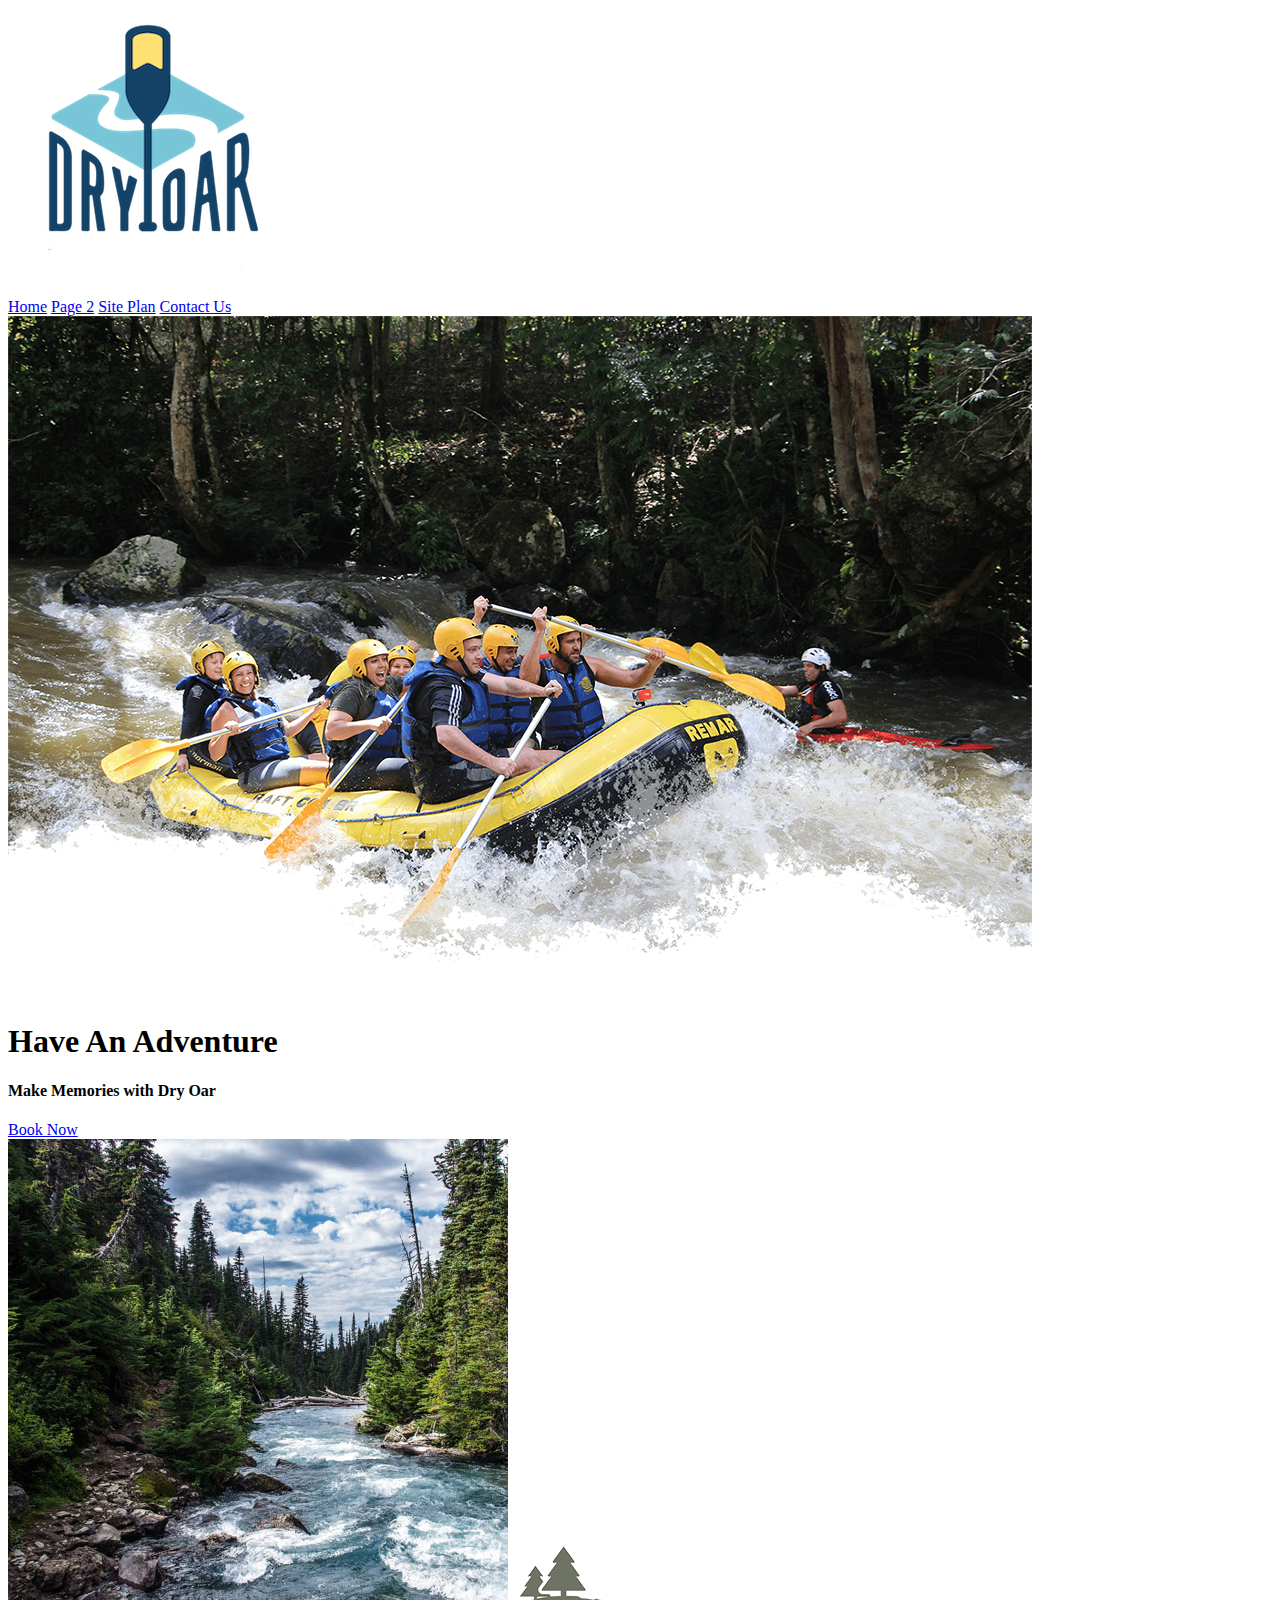
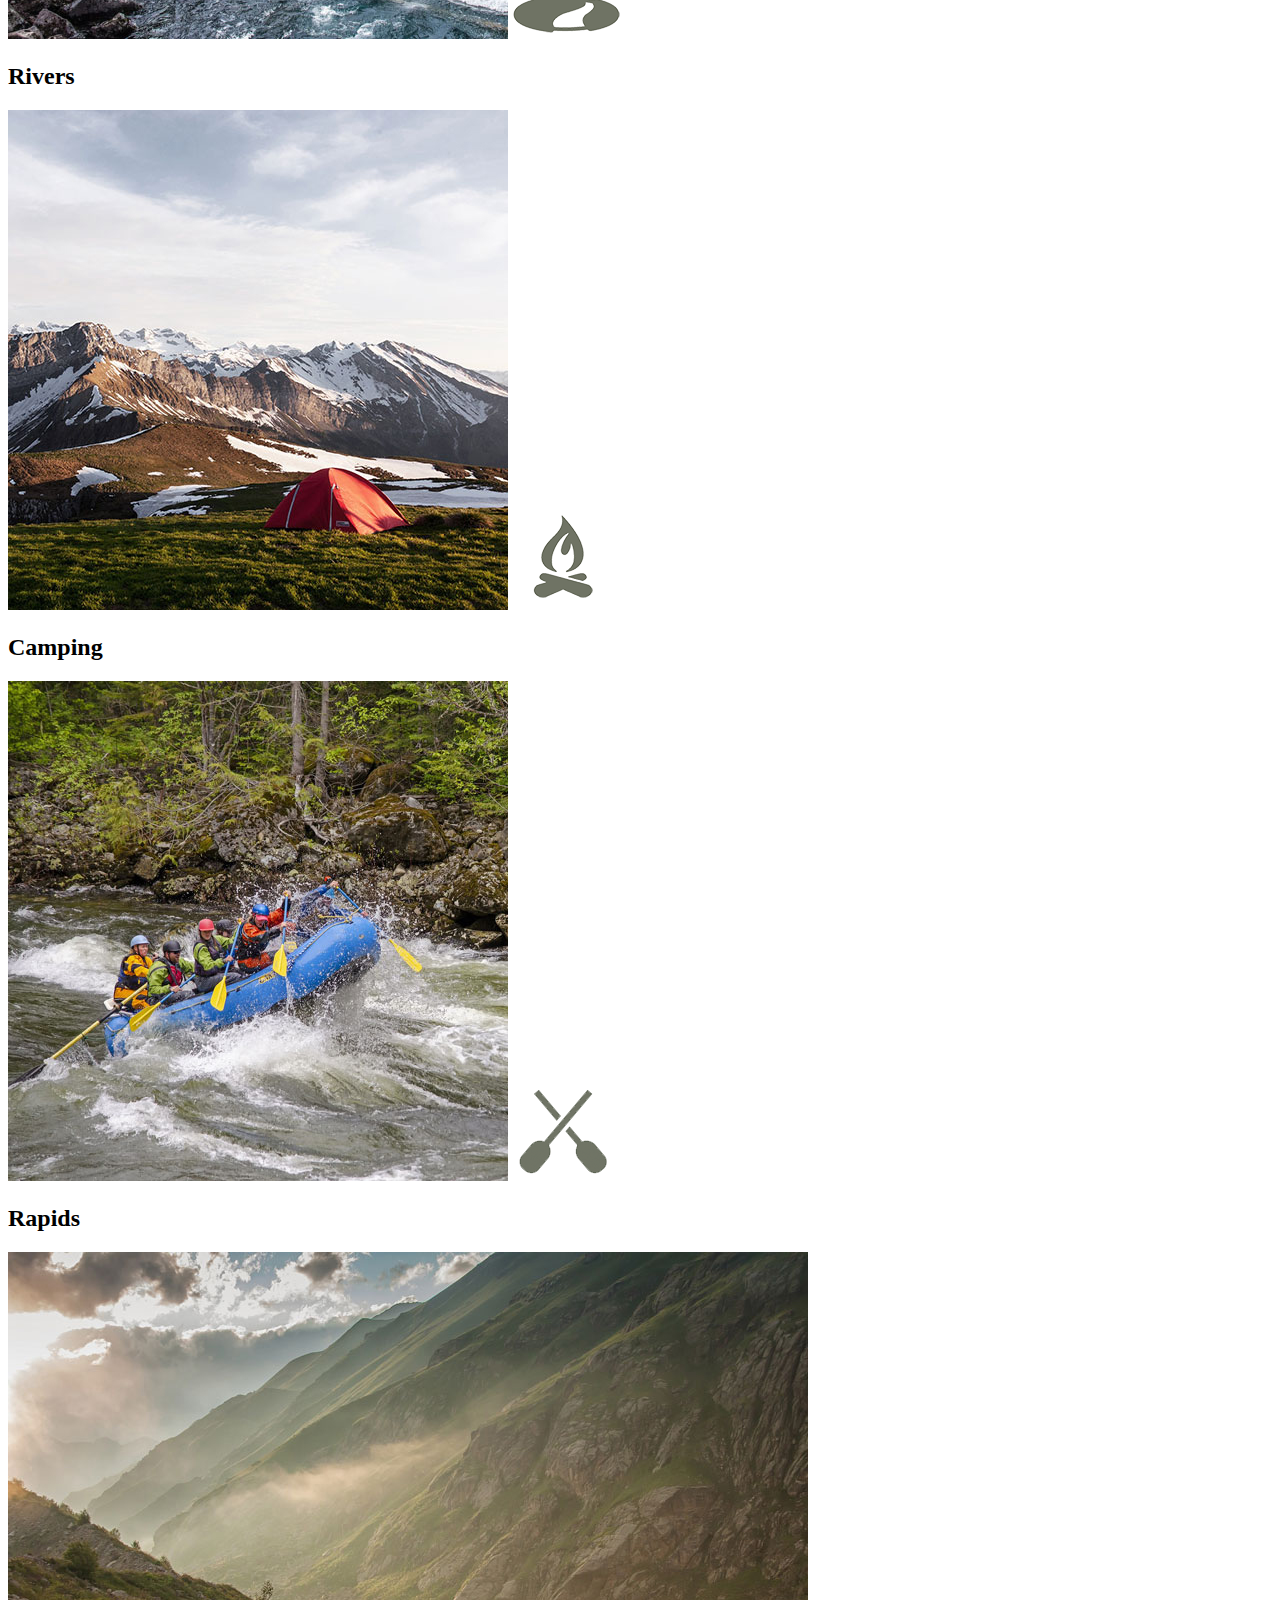
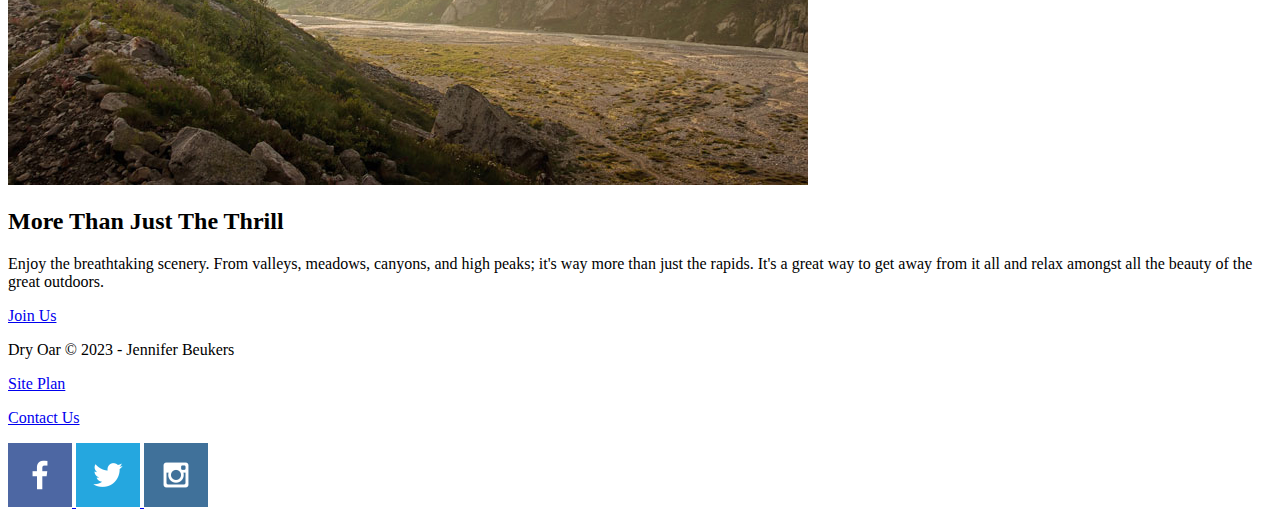
==== wwr/index.html @ 44c8cb3a "Dry Oar Website" ====
<!DOCTYPE html>
<html lang="en">
<head>
    <meta charset="UTF-8">
    <meta http-equiv="X-UA-Compatible" content="IE=edge">
    <meta name="viewport" content="width=device-width, initial-scale=1.0">
    <title>Dry Oar Whitewater Rafting Adventures</title>
</head>
<body>
    <header>
        <a id="logo_link" href="index.html">
            <img class="logo" src="images/logo.png" alt="Dry Oar Logo">
        </a>
        <nav>
            <a href="index.html">Home</a>
            <a href="#">Page 2</a>
            <a href="site-plan-rafting.html">Site Plan</a>
            <a href="contactus.html">Contact Us</a>
        </nav>
    </header>
    <div id="hero">
        <div id="hero-box">
            <img id="hero-img" src="images/hero.png" alt="People enjoying white water rafting">
        </div>
        <section id="hero-msg">
            <h1 class="home-title">Have An Adventure</h1>
            <h4>Make Memories with Dry Oar </h4>
            <div class='button-box'>
                <a class='book' href="contactus.html">Book Now</a>
            </div>
        </section>
    </div>
<main class="home-grid">
    <section class="rivers-card">
        <img class="card-img" src="images/rivers.jpg" alt="river in forest">
        <img class="icon" src="images/river_icon.png" alt="river icon">
        <h2>Rivers</h2>
    </section>
    <section class="camping-card">
        <img class="card-img" src="images/camping.jpg" alt="tent in mountains">
        <img class="icon" src="images/fire_icon.png" alt="fire icon">
        <h2>Camping</h2>
    </section>
    <section class="rapids-card">
        <img class="card-img" src="images/rapids.jpg" alt="rafting boat">
        <img class="icon" src="images/oars.png" alt="oars icon">
        <h2>Rapids</h2>
    </section>
    <img class="mountains" src="images/mountains.jpg" alt="Misty mountains">
    <section class="msg">
        <h2>More Than Just The Thrill</h2>
        <p>Enjoy the breathtaking scenery. From valleys, meadows, canyons, and high peaks; it's way more than just the rapids. It's a great way to get away from it all and relax amongst all the beauty of the great outdoors. </p>
        <a class='join' href="rivers.html">Join Us</a>
    </section>
</main>
<footer>
    <p>Dry Oar &copy; 2023 - Jennifer Beukers</p>
    <p><a href="site-plan-rafting.html">Site Plan</a></p>
    <p><a href="contactus.html">Contact Us</a></p>
    <div class="social">
        <a href="https://facebook.com">
            <img src="images/facebook.png" alt="fb icon">
        </a>
        <a href="https://twitter.com">
            <img src="images/twitter.png" alt="twitter icon">
        </a>
        <a href="https://instagram.com">
            <img src="images/instagram.png" alt="instagram icon">
        </a>
    </div>
</footer>
</body>
</html>
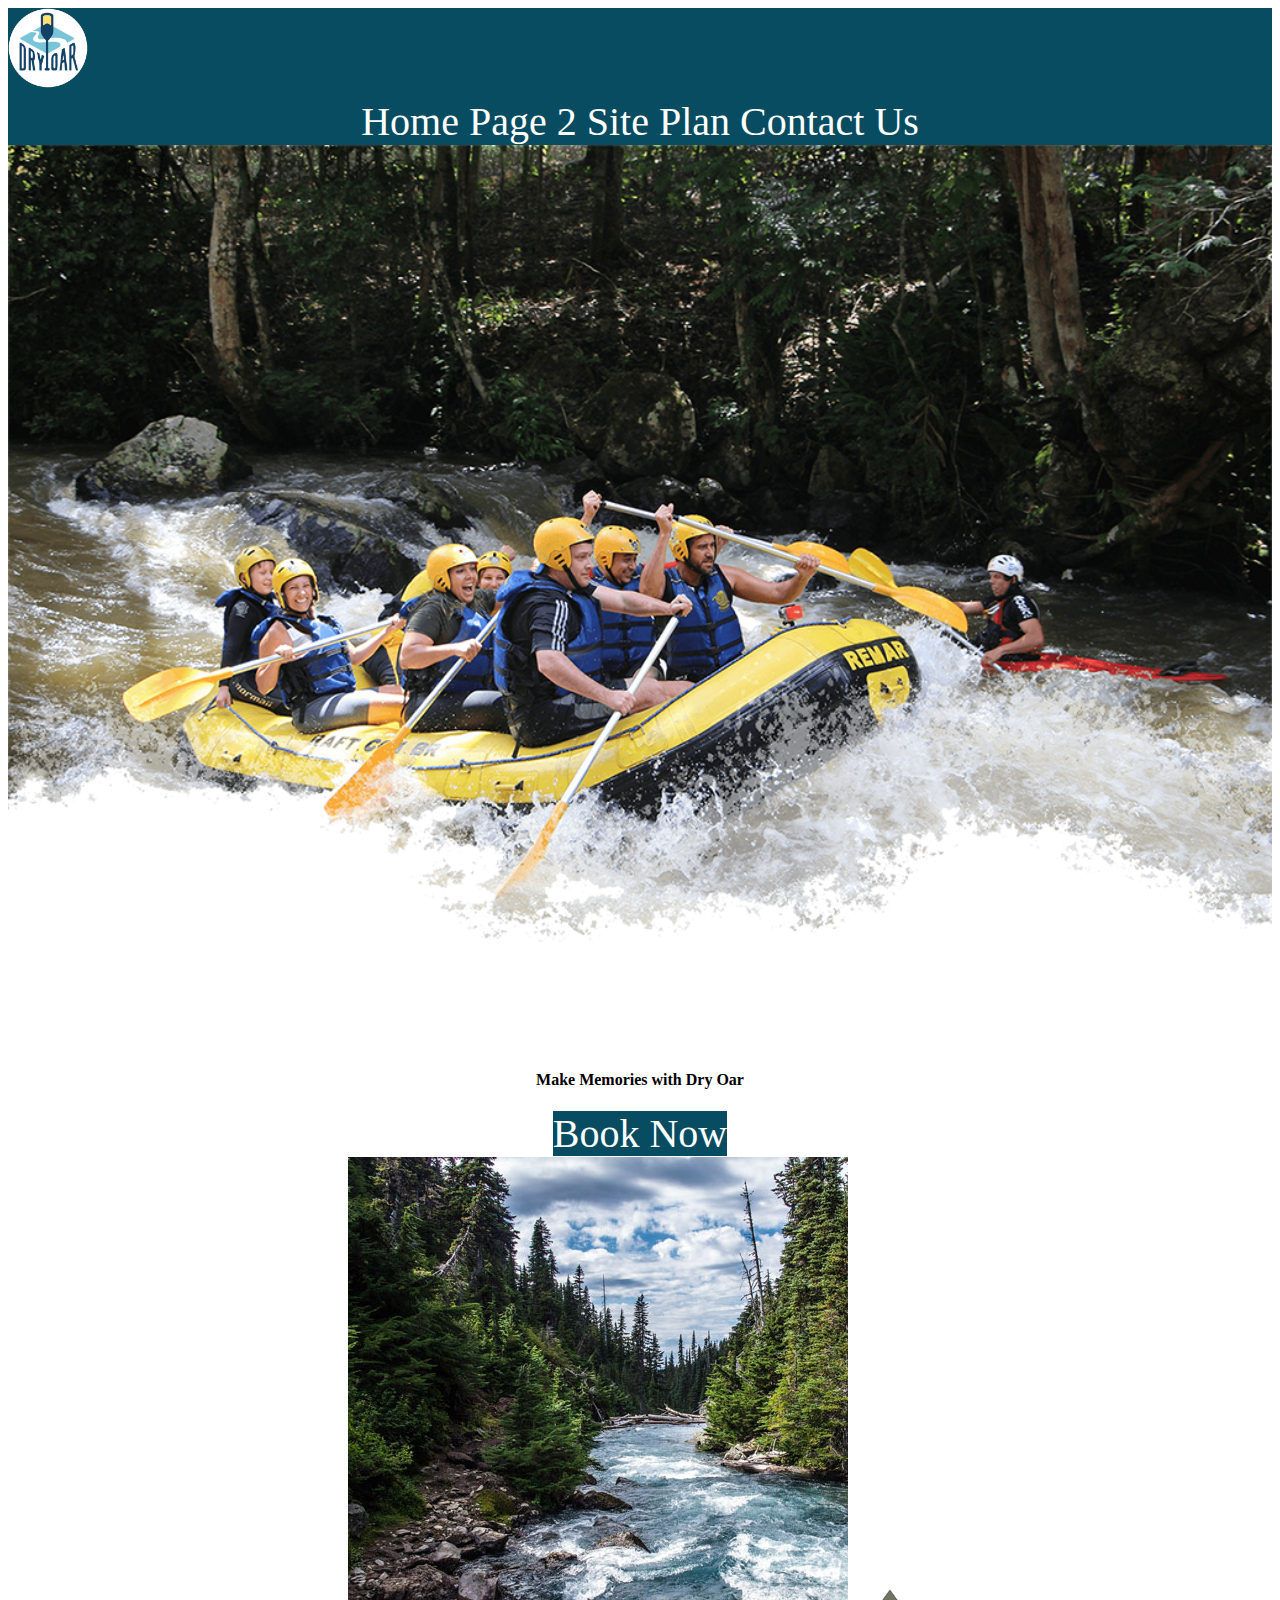
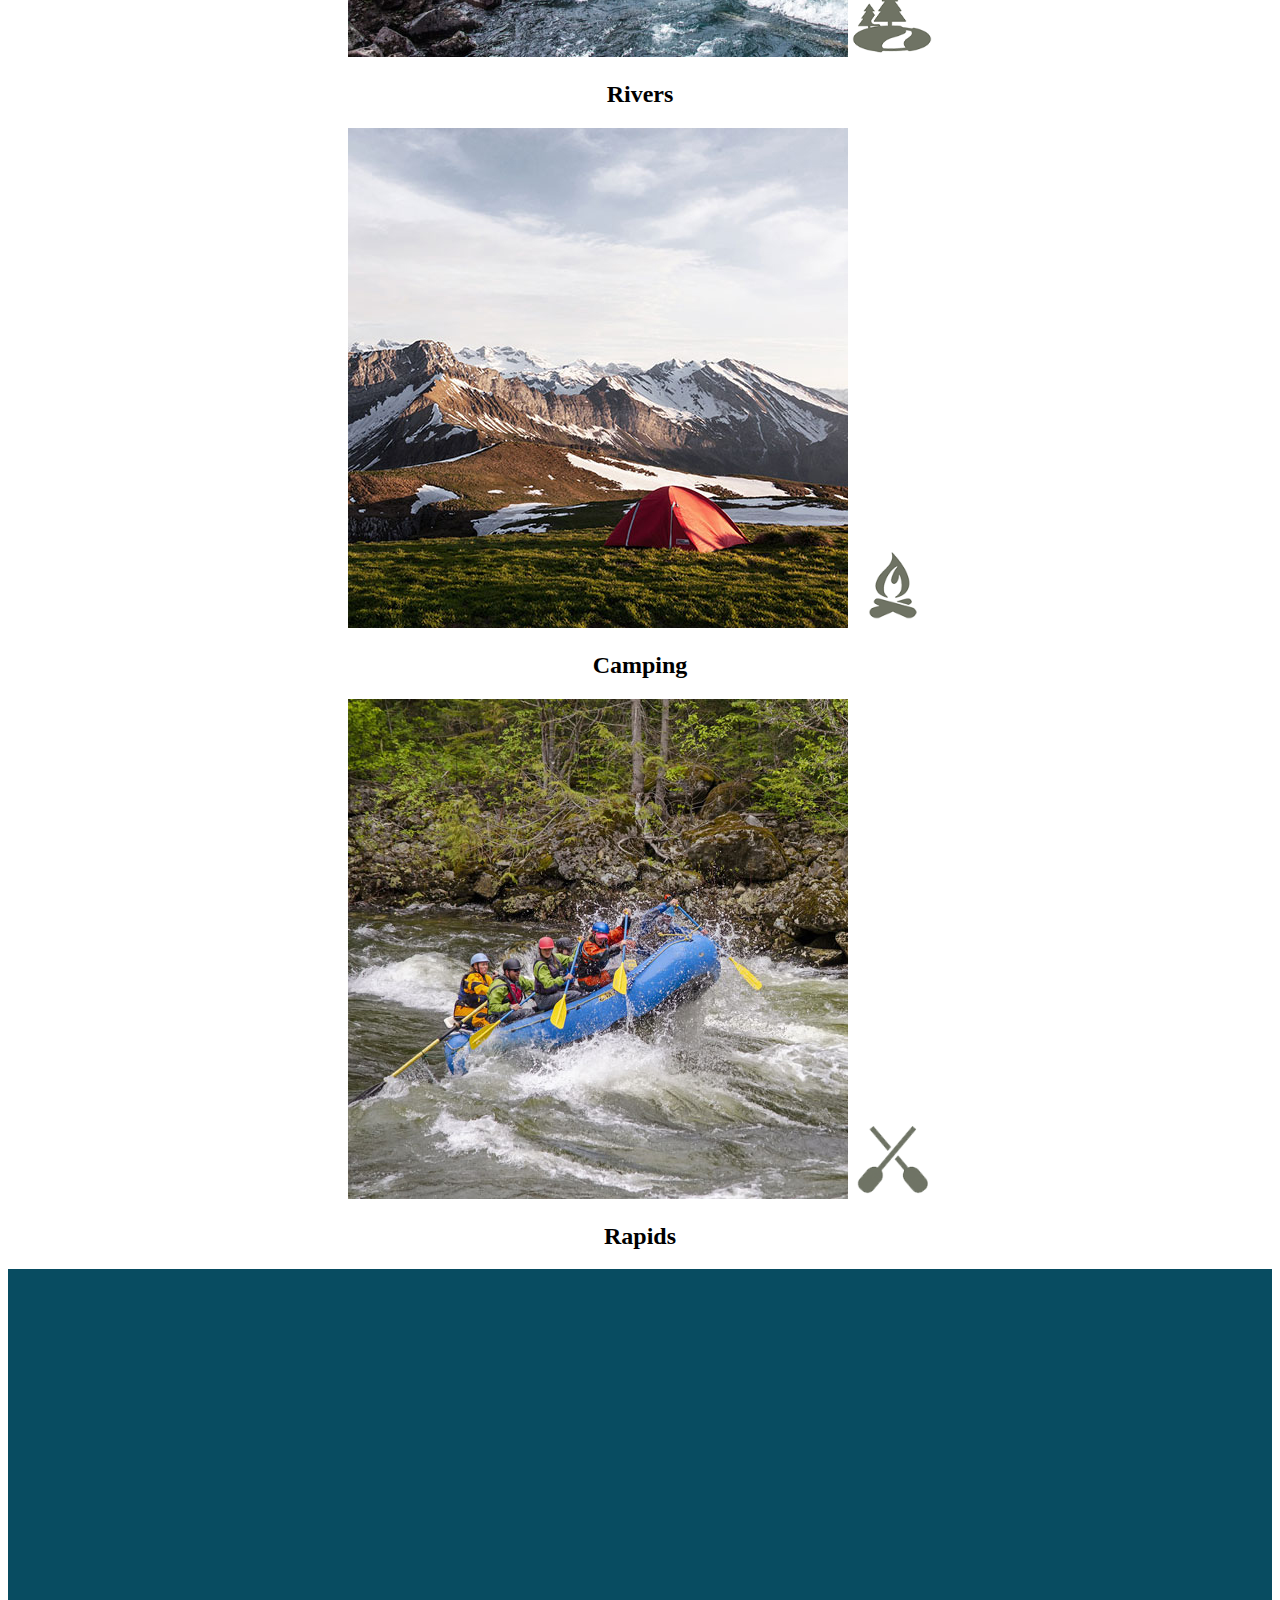
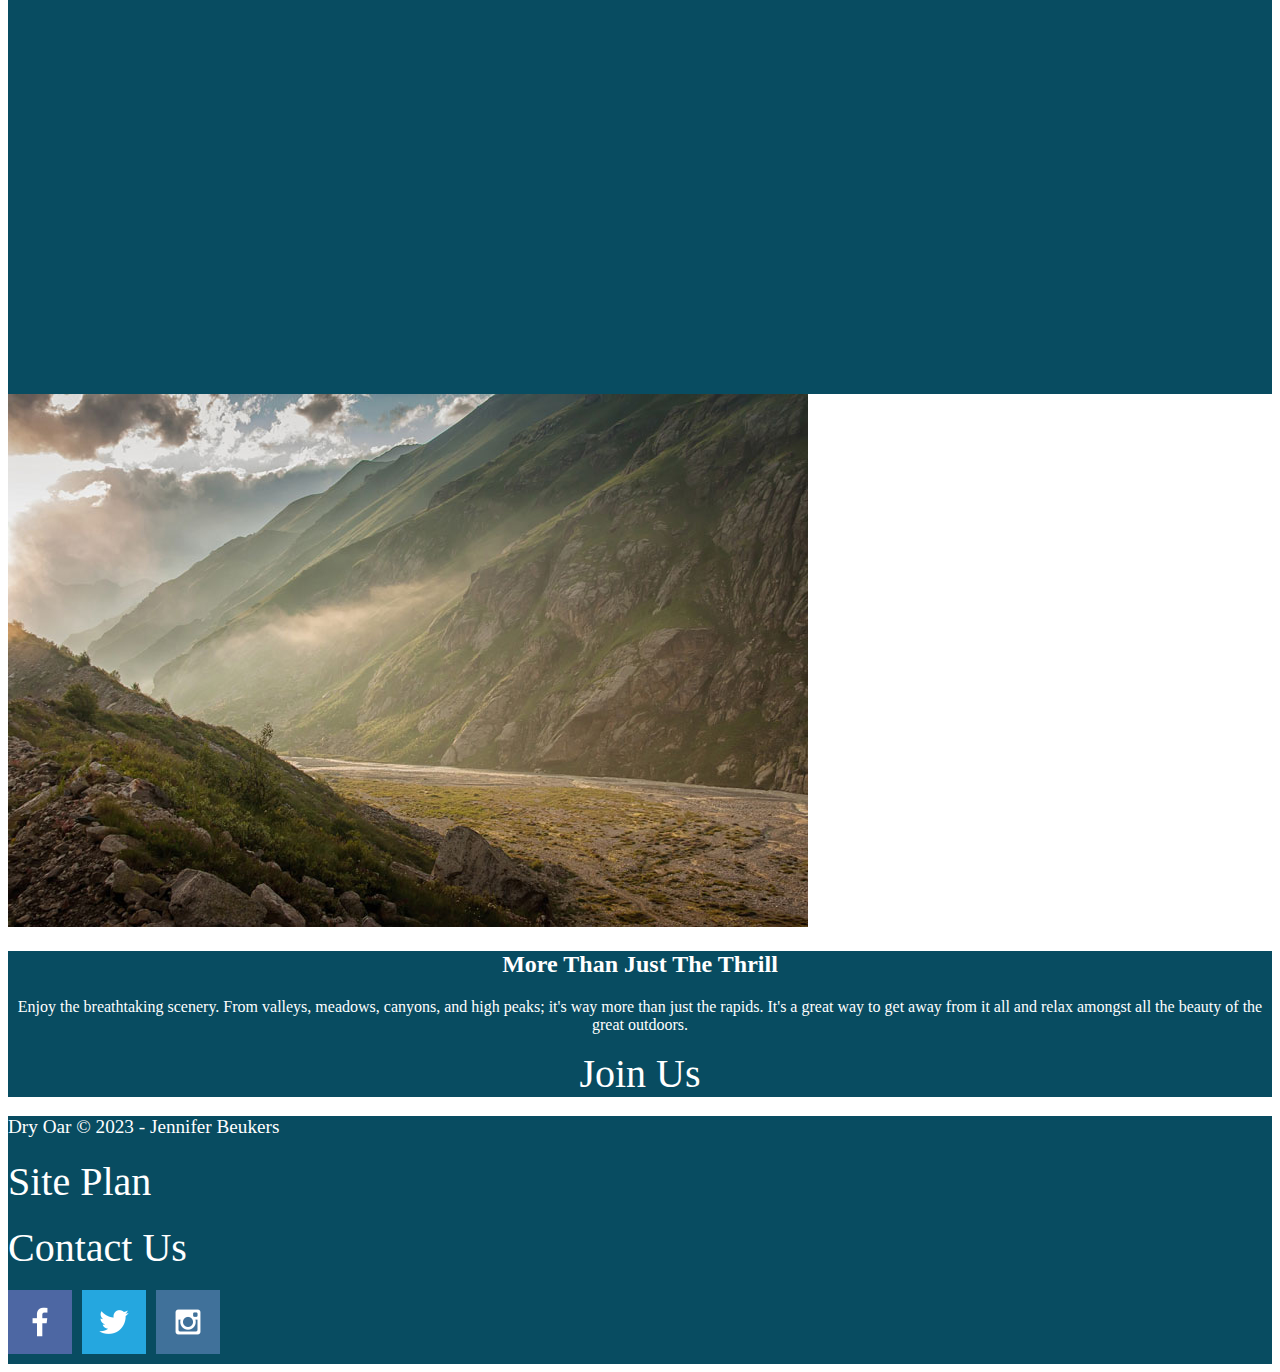
==== commit 82b70a04: "css stuff finished" ====
--- a/wwr/index.html
+++ b/wwr/index.html
@@ -1,73 +1,77 @@
 <!DOCTYPE html>
 <html lang="en">
 <head>
+    <link rel="stylesheet" href="styles/style.css">
     <meta charset="UTF-8">
     <meta http-equiv="X-UA-Compatible" content="IE=edge">
     <meta name="viewport" content="width=device-width, initial-scale=1.0">
     <title>Dry Oar Whitewater Rafting Adventures</title>
 </head>
 <body>
-    <header>
-        <a id="logo_link" href="index.html">
-            <img class="logo" src="images/logo.png" alt="Dry Oar Logo">
-        </a>
-        <nav>
-            <a href="index.html">Home</a>
-            <a href="#">Page 2</a>
-            <a href="site-plan-rafting.html">Site Plan</a>
-            <a href="contactus.html">Contact Us</a>
-        </nav>
-    </header>
-    <div id="hero">
-        <div id="hero-box">
-            <img id="hero-img" src="images/hero.png" alt="People enjoying white water rafting">
+    <div id="content">
+        <header>
+            <a id="logo_link" href="index.html">
+                <img class="logo" src="images/logo.png" alt="Dry Oar Logo">
+            </a>
+            <nav>
+                <a href="index.html">Home</a>
+                <a href="#">Page 2</a>
+                <a href="site-plan-rafting.html">Site Plan</a>
+                <a href="contactus.html">Contact Us</a>
+            </nav>
+        </header>
+        <div id="hero">
+            <div id="hero-box">
+                <img id="hero-img" src="images/hero.png" alt="People enjoying white water rafting">
+            </div>
+            <section id="hero-msg">
+                <h1 class="home-title">Have An Adventure</h1>
+                <h4>Make Memories with Dry Oar </h4>
+                <div class='button-box'>
+                    <a class='book' href="contactus.html">Book Now</a>
+                </div>
+            </section>
         </div>
-        <section id="hero-msg">
-            <h1 class="home-title">Have An Adventure</h1>
-            <h4>Make Memories with Dry Oar </h4>
-            <div class='button-box'>
-                <a class='book' href="contactus.html">Book Now</a>
-            </div>
+    <main class="home-grid">
+        <section class="rivers-card">
+            <img class="card-img" src="images/rivers.jpg" alt="river in forest">
+            <img class="icon" src="images/river_icon.png" alt="river icon">
+            <h2>Rivers</h2>
         </section>
-    </div>
-<main class="home-grid">
-    <section class="rivers-card">
-        <img class="card-img" src="images/rivers.jpg" alt="river in forest">
-        <img class="icon" src="images/river_icon.png" alt="river icon">
-        <h2>Rivers</h2>
-    </section>
-    <section class="camping-card">
-        <img class="card-img" src="images/camping.jpg" alt="tent in mountains">
-        <img class="icon" src="images/fire_icon.png" alt="fire icon">
-        <h2>Camping</h2>
-    </section>
-    <section class="rapids-card">
-        <img class="card-img" src="images/rapids.jpg" alt="rafting boat">
-        <img class="icon" src="images/oars.png" alt="oars icon">
-        <h2>Rapids</h2>
-    </section>
-    <img class="mountains" src="images/mountains.jpg" alt="Misty mountains">
-    <section class="msg">
-        <h2>More Than Just The Thrill</h2>
-        <p>Enjoy the breathtaking scenery. From valleys, meadows, canyons, and high peaks; it's way more than just the rapids. It's a great way to get away from it all and relax amongst all the beauty of the great outdoors. </p>
-        <a class='join' href="rivers.html">Join Us</a>
-    </section>
-</main>
-<footer>
-    <p>Dry Oar &copy; 2023 - Jennifer Beukers</p>
-    <p><a href="site-plan-rafting.html">Site Plan</a></p>
-    <p><a href="contactus.html">Contact Us</a></p>
-    <div class="social">
-        <a href="https://facebook.com">
-            <img src="images/facebook.png" alt="fb icon">
-        </a>
-        <a href="https://twitter.com">
-            <img src="images/twitter.png" alt="twitter icon">
-        </a>
-        <a href="https://instagram.com">
-            <img src="images/instagram.png" alt="instagram icon">
-        </a>
-    </div>
-</footer>
+        <section class="camping-card">
+            <img class="card-img" src="images/camping.jpg" alt="tent in mountains">
+            <img class="icon" src="images/fire_icon.png" alt="fire icon">
+            <h2>Camping</h2>
+        </section>
+        <section class="rapids-card">
+            <img class="card-img" src="images/rapids.jpg" alt="rafting boat">
+            <img class="icon" src="images/oars.png" alt="oars icon">
+            <h2>Rapids</h2>
+        </section>
+        <div id="background"></div> 
+        <img class="mountains" src="images/mountains.jpg" alt="Misty mountains">
+        <section class="msg">
+            <h2>More Than Just The Thrill</h2>
+            <p>Enjoy the breathtaking scenery. From valleys, meadows, canyons, and high peaks; it's way more than just the rapids. It's a great way to get away from it all and relax amongst all the beauty of the great outdoors. </p>
+            <a class='join' href="rivers.html">Join Us</a>
+        </section>
+    </main>
+    <footer>
+        <p>Dry Oar &copy; 2023 - Jennifer Beukers</p>
+        <p><a href="site-plan-rafting.html">Site Plan</a></p>
+        <p><a href="contactus.html">Contact Us</a></p>
+        <div class="social">
+            <a href="https://facebook.com" target="_blank">
+                <img src="images/facebook.png" alt="fb icon">
+            </a>
+            <a href="https://twitter.com" target="_blank">
+                <img src="images/twitter.png" alt="twitter icon">
+            </a>
+            <a href="https://instagram.com" target="_blank">
+                <img src="images/instagram.png" alt="instagram icon">
+            </a>
+        </div>
+    </footer>
+</div>
 </body>
 </html>
--- a/wwr/styles/style.css
+++ b/wwr/styles/style.css
@@ -0,0 +1,83 @@
+#content{
+    max-width:1600px;
+    margin: 0 auto;
+    }
+nav, a{
+    text-align: center;
+    color: white;
+    font-size: 40px;
+    text-decoration: none;
+    } 
+#hero-msg h1, #hero-msg h4{
+    text-align: center;
+    }
+.button-box{
+    text-align: center;
+    }
+main section{
+    text-align: center;
+    }
+#background {
+    height: 725px;
+    background-color: #084C61; 
+    }
+body{
+    background-color: white;
+    }
+header{
+    background-color: #084C61;
+    }
+nav a:hover{
+    background-color: #084C61;
+    color: #FCD01A;
+    }
+.book, .join{
+    background-color: #084C61;
+    color: white;
+    text-decoration: none;
+    }
+.book:hover, .join:hover{
+    background-color: #084C61;
+    color: #FCD01A;
+    }
+.msg{
+    background-color: #084C61;
+    }
+.msg h2{
+    color: white;
+    }
+.msg p{
+    color: white;
+    }
+footer{
+    background-color: #084C61;
+    color: white;
+    }
+footer a{
+    color: white;
+    text-decoration: none;
+    }
+footer a:hover{
+    color: #FCD01A;
+    }
+.home-title{
+    color: white;
+    }
+h4{
+    color: black;
+    }
+.logo{
+    width: 80px;
+    }
+.icon{
+    width: 80px;
+    }
+#hero-img{
+    width: 100%;
+    }
+footer p{
+    font-size: 1.2em;
+    }
+footer p a:hover {
+    text-decoration: underline;
+    }
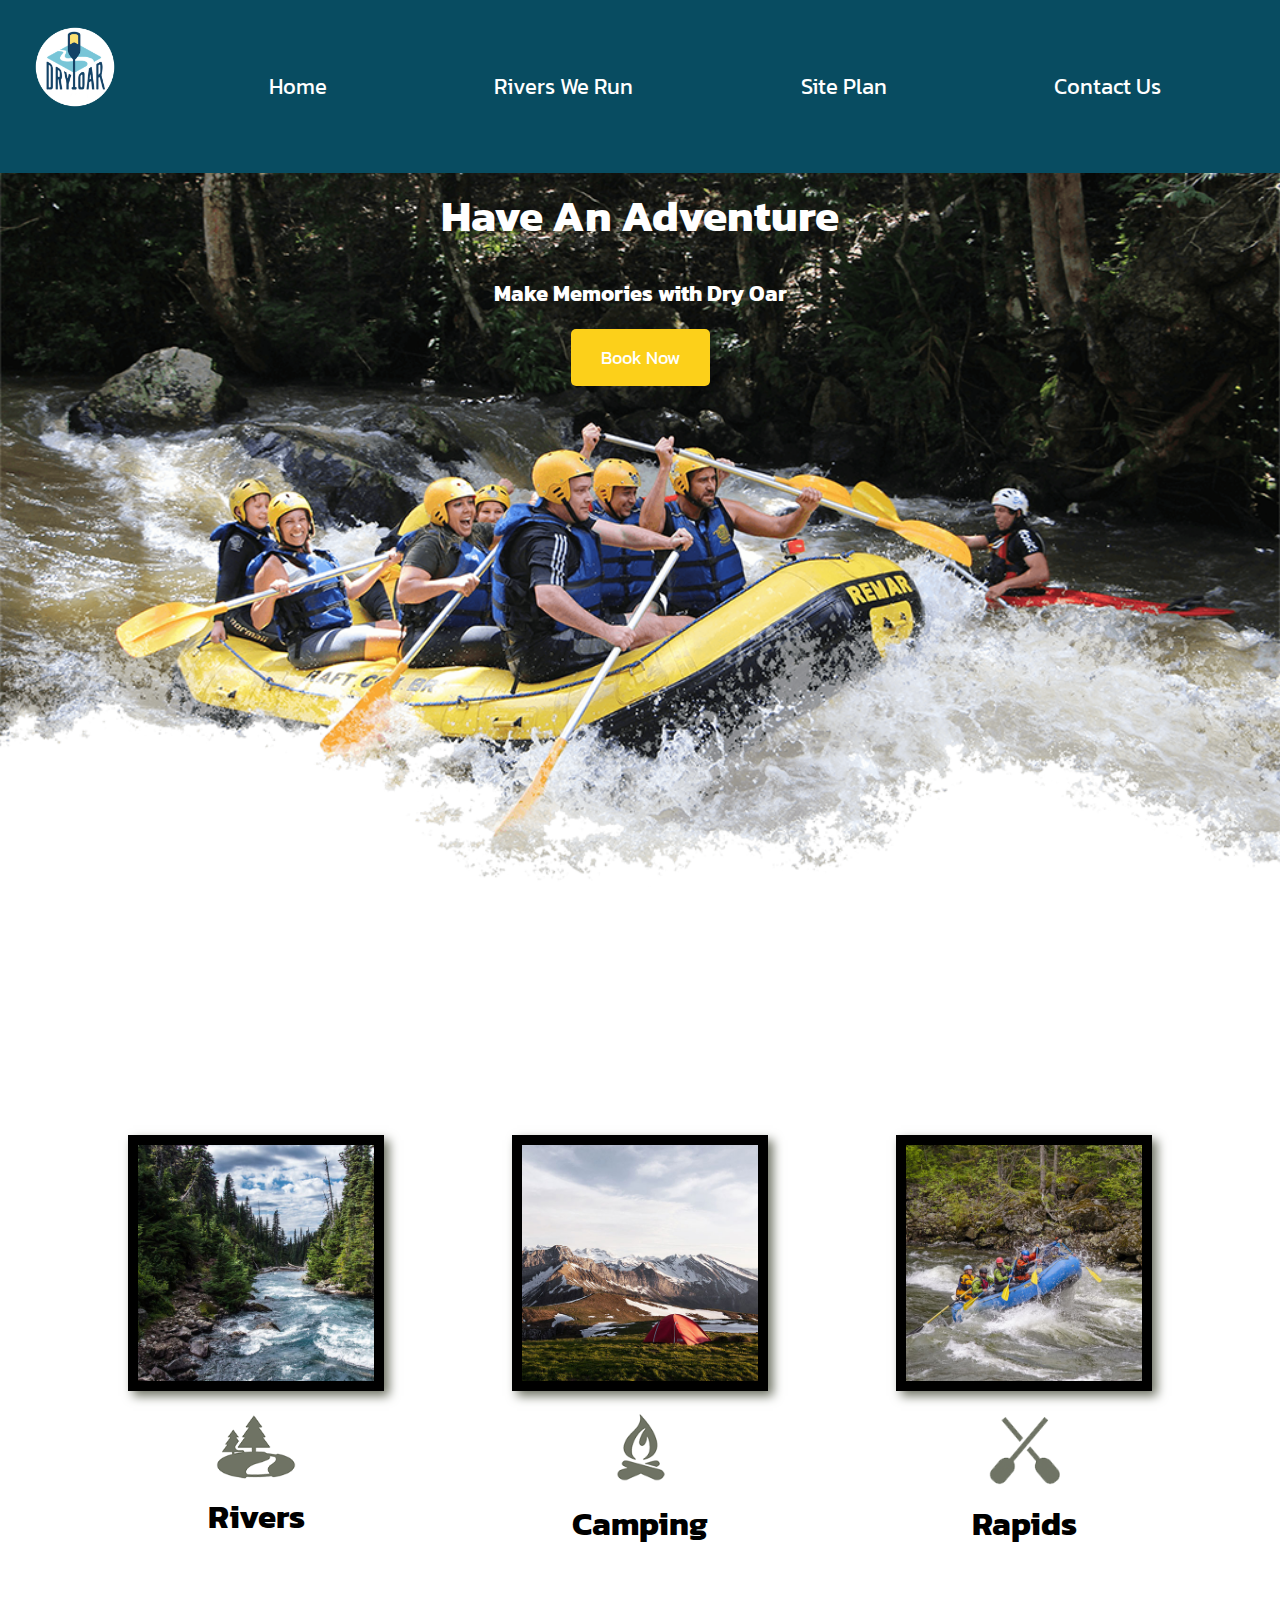
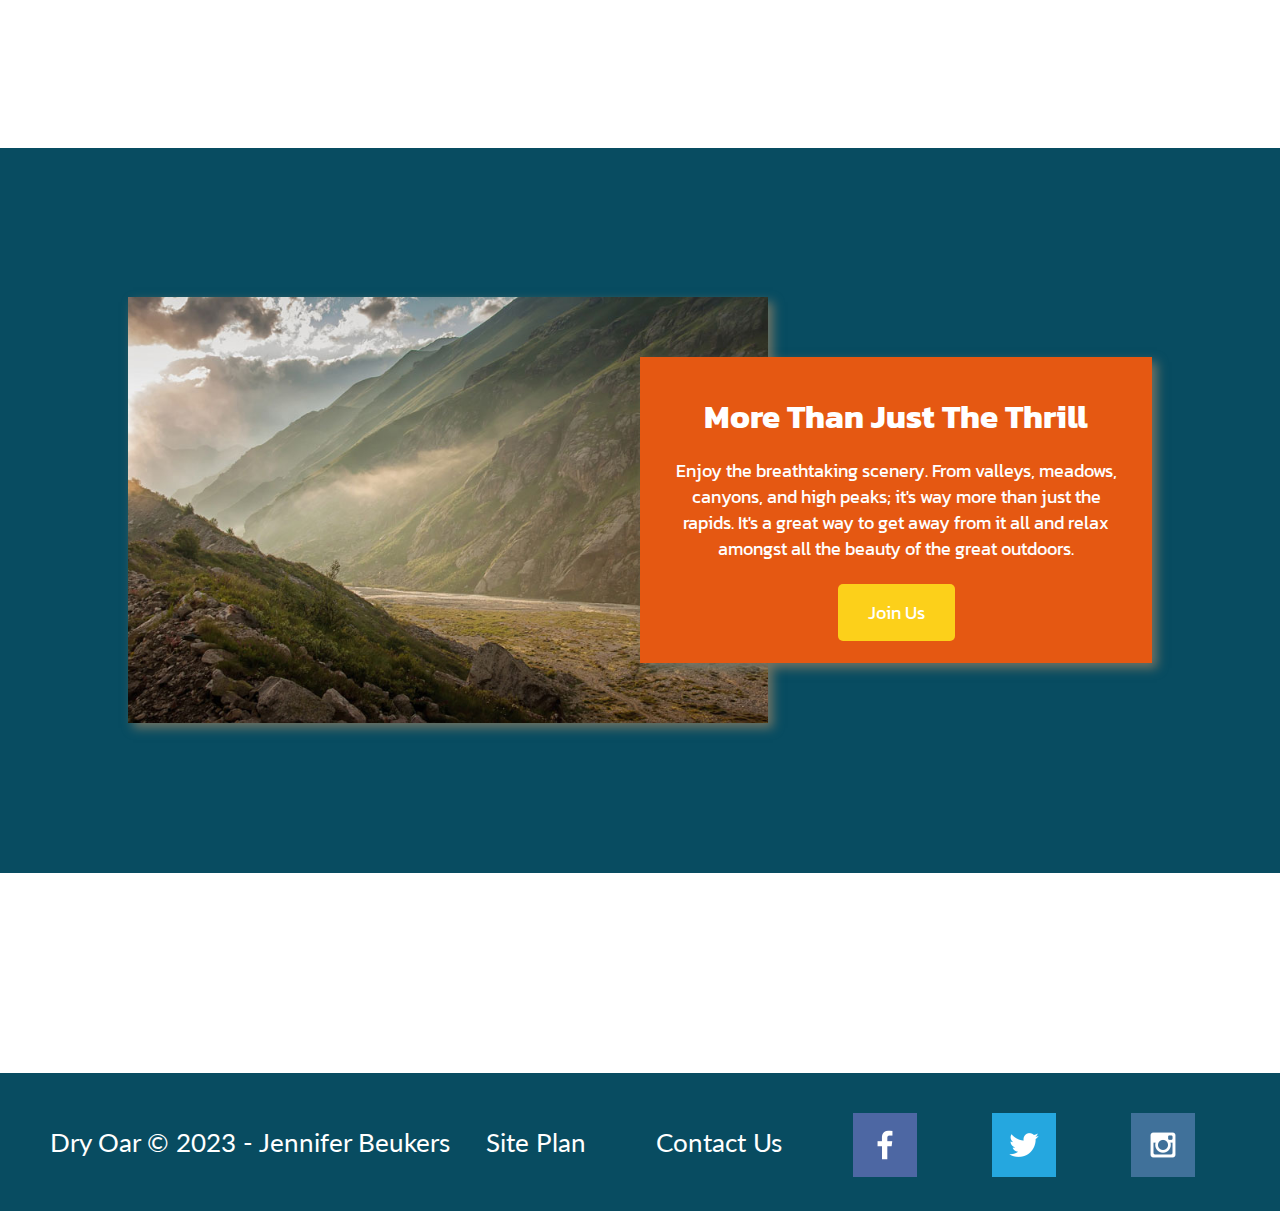
==== commit 0bef126f: "rivers html" ====
--- a/wwr/index.html
+++ b/wwr/index.html
@@ -15,7 +15,7 @@
             </a>
             <nav>
                 <a href="index.html">Home</a>
-                <a href="#">Page 2</a>
+                <a href="rivers.html">Rivers We Run</a>
                 <a href="site-plan-rafting.html">Site Plan</a>
                 <a href="contactus.html">Contact Us</a>
             </nav>
--- a/wwr/styles/style.css
+++ b/wwr/styles/style.css
@@ -1,3 +1,9 @@
+@import url('https://fonts.googleapis.com/css2?family=Kanit&family=Lato:wght@500&display=swap');
+
+:root{
+--heading-font: "Kanit";
+--paragraph-font: Lato, Helvetica, sans-serif;
+    }
 #content{
     max-width:1600px;
     margin: 0 auto;
@@ -5,8 +11,8 @@
 nav, a{
     text-align: center;
     color: white;
-    font-size: 40px;
     text-decoration: none;
+    padding: 35px;
     } 
 #hero-msg h1, #hero-msg h4{
     text-align: center;
@@ -17,41 +23,68 @@
 main section{
     text-align: center;
     }
-#background {
-    height: 725px;
-    background-color: #084C61; 
+main section img {
+    box-sizing: border-box;
     }
 body{
     background-color: white;
+    font-size: 22px;
+    margin: 0;
+    padding: 0;
+    font-family: "Kanit", Helvetica, sans-serif;
     }
 header{
+    display: grid;
+    grid-template-columns: 150px auto;
     background-color: #084C61;
+    }
+nav{
+    display:flex;
+    justify-content: space-around;
+    }
+#logo_link{
+    padding-top: 5px;
+    justify-self: center;
+    align-self: center;
     }
 nav a:hover{
     background-color: #084C61;
     color: #FCD01A;
     }
 .book, .join{
-    background-color: #084C61;
+    background-color: #FCD01A;
     color: white;
     text-decoration: none;
+    font-size: 18px;
+    padding: 15px 30px;
+    margin-top: 50px;
+    border-radius: 5px;
+    font-family: "Kanit", Helvetica, sans-serif;
     }
 .book:hover, .join:hover{
-    background-color: #084C61;
+    background-color: #E55812;
     color: #FCD01A;
     }
-.msg{
-    background-color: #084C61;
+h2{
+    margin: 0;
     }
 .msg h2{
     color: white;
     }
 .msg p{
     color: white;
+    font-size: .8em;
+    padding-bottom: 15px;
+    font-family: "Kanit", Helvetica, sans-serif;
     }
 footer{
     background-color: #084C61;
     color: white;
+    padding: 25px 50px;
+    margin-top: 200px;
+    display: flex;
+    justify-content:space-around;
+    align-items: center;
     }
 footer a{
     color: white;
@@ -60,24 +93,145 @@
 footer a:hover{
     color: #FCD01A;
     }
+.home-grid{
+    display: grid;
+    grid-template-columns: repeat(10, 1fr);
+    }
+.card-img, .mountains{
+    width: 100%;
+    }
+.rivers-card{
+    grid-column: 2/4;
+    grid-row: 2/3;
+    }
+.camping-card{
+    grid-column: 5/7;
+    grid-row: 2/3;
+    }
+.rapids-card{
+    grid-column: 8/10;
+    grid-row: 2/3;
+    }
+#background {
+    grid-column: 1/11;
+    grid-row: 4/9;
+    height: 725px;
+    background-color: #084C61; 
+    }
+.mountains{
+    grid-column: 2/7;
+    grid-row: 5/8;
+    box-shadow: 5px 5px 10px #6F7364
+    }
+.msg{
+    grid-column: 6/10;
+    grid-row: 6/7;
+    background-color: #E55812;
+    padding: 35px;
+    box-shadow: 5px 5px 10px #6F7364;
+    }
+.card-img:hover{
+    opacity: .6;
+    transform: scale(1.1);
+    }
 .home-title{
     color: white;
-    }
+    font-size: 2em;
+    margin-top: 10px;
+    font-family: "Kanit", Helvetica, sans-serif;
+    }
+.paragraph_1, .paragraph_2, .paragraph_3{
+    color: black;
+    font-size: 1em;
+    font-family: "lato";
+}
 h4{
-    color: black;
+    color: white;
     }
 .logo{
     width: 80px;
     }
 .icon{
     width: 80px;
+    padding-top: 10px;
+    }
+#hero{
+    display: grid;
+    grid-template-columns: 1fr 3fr 1fr;
+    margin-top: -100px;
+    }
+#hero-box{
+    grid-column: 1/4;
+    grid-row: 1/3;
+    z-index: -1;
+    }
+#hero-msg{
+    grid-column: 2/3;
+    grid-row: 1/2;
+    margin-top: 100px;   
     }
 #hero-img{
     width: 100%;
     }
+#river-wide2{
+    width: 100%;
+    }
 footer p{
     font-size: 1.2em;
+    font-family: "Lato", Helvetica, sans-serif;
     }
 footer p a:hover {
     text-decoration: underline;
     }
+footer .social img{
+    padding-top: 15px;
+    }
+.rivers-card, .camping-card, .rapids-card{
+    margin: 200px 0;
+    }   
+.card-img {
+    border: 10px solid black;
+    transition: transform .5s;
+    box-shadow: 5px 5px 10px #6F7364
+    }
+@media screen and (max-width: 900px) {
+    #hero, .home-grid {
+        display: block;
+        height: auto;
+    }
+    nav, footer {
+        flex-direction: column;
+    }
+    nav a {
+        display: block;
+        padding: 15px;
+    }
+    #hero {
+        margin-top: 0;
+    }
+    #hero-msg {
+        margin-top: 0;
+    }
+    #hero-msg h4 {
+        display: none;
+    }
+    .home-title {
+        font-size: 25px;
+        color: #6f7364;
+    }
+    .rivers-card, .camping-card, .rapids-card { 
+        margin: 50px auto;
+        width: 60%;
+    }
+    #background {
+        display: none;
+    }
+    .mountains, .msg {
+        width: 80%;
+        display: block;
+        margin: 0 auto;
+    }
+    footer {
+        margin-top: 25px;
+    }
+}